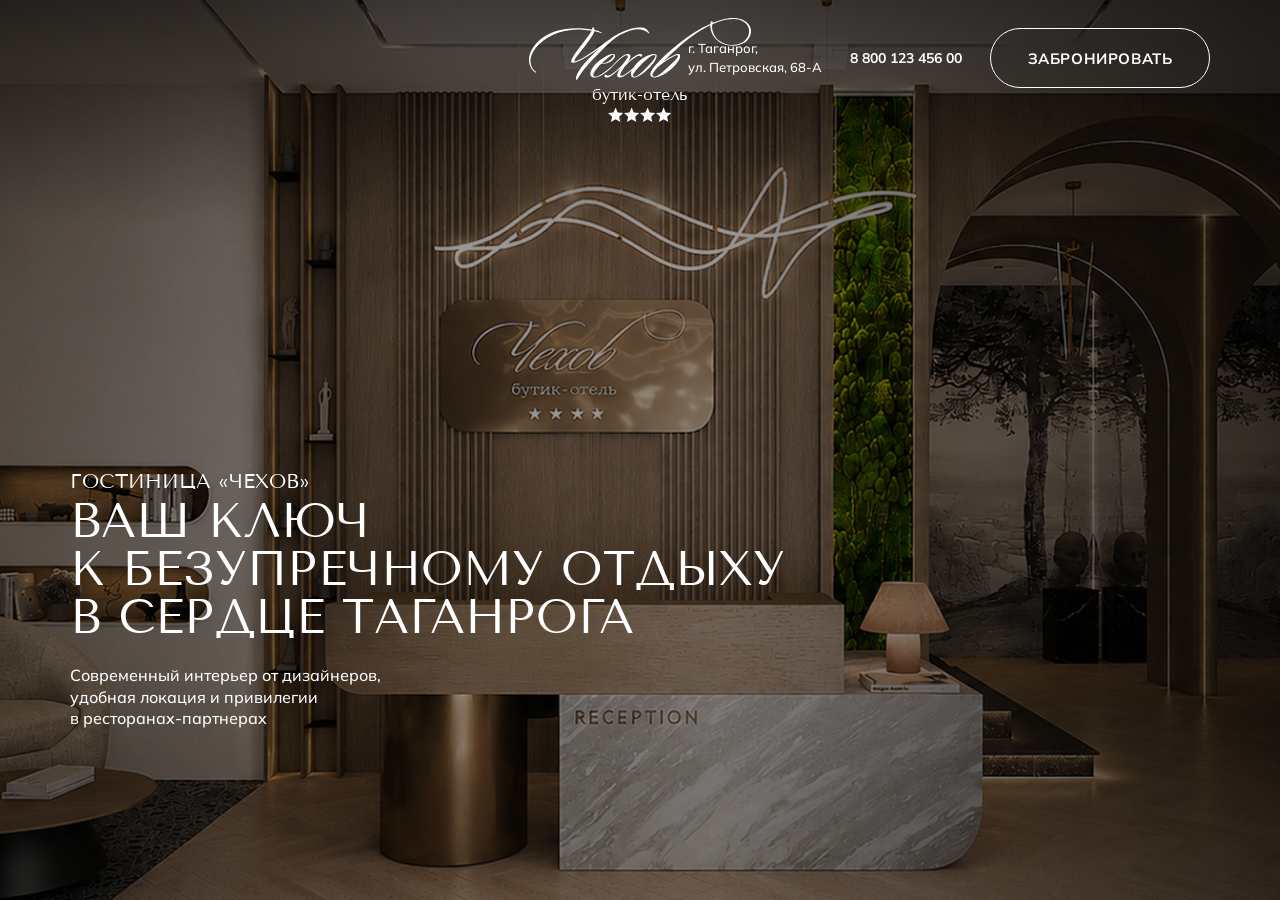
==== index.html @ fcdd6eb4 "init" ====
<!DOCTYPE html>
<html lang="ru">
<head>
  <meta charset="UTF-8">
  <meta name="viewport" content="width=device-width, initial-scale=1.0">
  <title>Бутик-отель «Чехов»</title>
  <link rel="preconnect" href="https://fonts.googleapis.com">
  <link rel="preconnect" href="https://fonts.gstatic.com" crossorigin>
  <link href="https://fonts.googleapis.com/css2?family=Tenor+Sans&family=Mulish:wght@400;500;600;700&display=swap" rel="stylesheet">
  <link rel="stylesheet" href="style.css">
</head>
<body>

  <!-- ===================== HERO ===================== -->
  <section class="hero">

    <!-- Background image + gradient overlays -->
    <div class="hero-bg" aria-hidden="true">
      <img class="hero-bg-img"
        src="img/bg.jpg"
        alt="">
      <div class="hero-overlay overlay-dark"></div>
      <div class="hero-overlay overlay-top"></div>
      <div class="hero-overlay overlay-left"></div>
      <div class="hero-overlay overlay-right"></div>
    </div>

    <!-- Mobile: dark top bar (address + phone) -->
    <div class="mobile-topbar">
      <span class="topbar-address">г. Таганрог,<br>ул. Петровская, 68-А</span>
      <span class="topbar-phone">8 800 123 456 00</span>
    </div>

    <!-- Mobile: ЗАБРОНИРОВАТЬ button under top bar -->
    <div class="mobile-book-wrap">
      <button class="btn-book btn-book-mobile" id="openModalMobile">ЗАБРОНИРОВАТЬ</button>
    </div>

    <!-- Desktop header -->
    <header class="site-header">
      <div class="header-meta">
        <div class="header-address">
          <span>г. Таганрог,</span>
          <span>ул. Петровская, 68-А</span>
        </div>
        <span class="header-phone">8 800 123 456 00</span>
        <button class="btn-book btn-book-desktop" id="openModalDesktop">ЗАБРОНИРОВАТЬ</button>
      </div>
    </header>

    <!-- Logo (both breakpoints, different sizes via CSS) -->
    <div class="logo-block">
      <img class="logo-img"
        src="img/logo.svg"
        alt="Чехов">
      <p class="logo-tagline">бутик-отель</p>
      <div class="logo-stars">
        <img src="img/star.svg" alt="★">
        <img src="img/star.svg" alt="★">
        <img src="img/star.svg" alt="★">
        <img src="img/star.svg" alt="★">
      </div>
    </div>

    <!-- Hero copy (bottom-left on desktop, bottom on mobile) -->
    <div class="hero-content">
      <p class="hero-eyebrow">Гостиница «Чехов»</p>
      <h1 class="hero-title">
        Ваш ключ<br>
        к безупречному отдыху<br>
        <span class="hero-title-last">в сердце Таганрога</span>
      </h1>
      <p class="hero-desc">
        Современный интерьер от дизайнеров,<br>
        удобная локация и привилегии<br>
        в ресторанах-партнерах
      </p>
    </div>
  </section>

  <!-- ===================== BOOKING MODAL ===================== -->
  <div class="booking-modal" id="bookingModal" role="dialog" aria-modal="true" aria-hidden="true">
    <div class="modal-backdrop" id="closeModalBackdrop"></div>
    <div class="modal-panel">
      <button class="modal-close" id="closeModal" aria-label="Закрыть">
        <svg width="18" height="18" viewBox="0 0 18 18" fill="none">
          <line x1="1" y1="1" x2="17" y2="17" stroke="#353536" stroke-width="1.5" stroke-linecap="round"/>
          <line x1="17" y1="1" x2="1" y2="17" stroke="#353536" stroke-width="1.5" stroke-linecap="round"/>
        </svg>
      </button>

      <div class="modal-heading">
        <h2 class="modal-title">бронирование</h2>
        <p class="modal-subtitle">Оставьте заявку и мы свяжемся с Вами в ближайшее время</p>
      </div>

      <form class="booking-form" id="bookingForm" novalidate>

        <div class="form-field">
          <label class="field-label" for="fieldName">ВАШЕ ИМЯ</label>
          <input
            id="fieldName"
            type="text"
            class="field-input"
            placeholder="Введите имя"
            autocomplete="given-name">
        </div>

        <div class="form-field">
          <label class="field-label" for="fieldPhone">ВАШ ТЕЛЕФОН</label>
          <input
            id="fieldPhone"
            type="tel"
            class="field-input"
            placeholder="+7 (___) ___-__-__"
            autocomplete="tel">
        </div>

        <div class="form-field">
          <label class="field-label" for="fieldComment">КОММЕНТАРИЙ</label>
          <textarea
            id="fieldComment"
            class="field-input field-textarea"
            placeholder="Введите сообщение"></textarea>
        </div>

        <div class="form-consent">
          <label class="consent-label">
            <input type="checkbox" class="consent-checkbox" id="consentCheck" checked>
            <span class="consent-box" aria-hidden="true">
              <svg viewBox="0 0 12 10" fill="none">
                <path d="M1 5L4.5 8.5L11 1.5" stroke="white" stroke-width="1.5" stroke-linecap="round" stroke-linejoin="round"/>
              </svg>
            </span>
            <span class="consent-text">
              Я согласен(на) с <a href="#" class="consent-link">Политикой обработки персональных данных</a>
            </span>
          </label>
        </div>

        <button type="submit" class="btn-submit">ЗАБРОНИРОВАТЬ</button>

      </form>
    </div>
  </div>

  <script src="script.js"></script>
</body>
</html>
---- style.css ----
/* ============================================================
   RESET & BASE
   ============================================================ */
*,
*::before,
*::after {
  box-sizing: border-box;
  margin: 0;
  padding: 0;
}

:root {
  --dark: #353536;
  --dark-bar: #212122;
  --label: #78787b;
  --placeholder: #bebec1;
  --consent: #b4b4b7;
  --consent-link: #aaaaad;
  --checkbox-bg: #e3e3e3;
  --border: #d4d4d4;
}

html,
body {
  height: 100%;
  font-family: "Mulish", sans-serif;
  -webkit-font-smoothing: antialiased;
}

a {
  color: inherit;
  text-decoration: none;
}

button {
  cursor: pointer;
  font-family: inherit;
}

input,
textarea {
  font-family: inherit;
}

/* ============================================================
   HERO
   ============================================================ */
.hero {
  position: relative;
  width: 100%;
  height: 100vh;
  height: 100dvh;
  min-height: 590px;
  overflow: hidden;
  color: #fff;
}

/* ---- background ---- */
.hero-bg {
  position: absolute;
  inset: 0;
  z-index: 0;
}

.hero-bg-img {
  position: absolute;
  width: 107.23%;
  height: 114.33%;
  left: -1.87%;
  top: -3.31%;
  object-fit: cover;
  max-width: none;
}

.hero-overlay {
  position: absolute;
  inset: 0;
}

.overlay-dark {
  background: rgba(0, 0, 0, 0.4);
}

.overlay-top {
  background: linear-gradient(
    to bottom,
    rgba(0, 0, 0, 0.5) 0%,
    transparent 25%
  );
}

.overlay-left {
  background: linear-gradient(to left, rgba(0, 0, 0, 0.5) 0%, transparent 44%);
}

.overlay-right {
  background: linear-gradient(
    to right,
    rgba(0, 0, 0, 0.25) 0%,
    transparent 35%
  );
}

/* ============================================================
   MOBILE: TOP BAR + BOOK BUTTON  (hidden on desktop)
   ============================================================ */
.mobile-topbar {
  position: absolute;
  top: 0;
  left: 0;
  right: 0;
  height: 40px;
  background: var(--dark-bar);
  z-index: 20;
  display: flex;
  align-items: center;
  justify-content: space-between;
  padding: 0 15px;
}

.topbar-address {
  font-size: 12px;
  font-weight: 500;
  line-height: 1.1;
  color: #fff;
}

.topbar-phone {
  font-size: 14px;
  font-weight: 700;
  color: #fff;
  text-transform: uppercase;
  white-space: nowrap;
}

.mobile-book-wrap {
  position: absolute;
  top: 50px;
  left: 15px;
  right: 15px;
  z-index: 20;
}

/* ============================================================
   BOOK BUTTON (shared styles)
   ============================================================ */
.btn-book {
  display: inline-flex;
  align-items: center;
  justify-content: center;
  background: transparent;
  backdrop-filter: blur(15px);
  -webkit-backdrop-filter: blur(15px);
  border: 1px solid #fff;
  border-radius: 100px;
  color: #fff;
  font-family: "Mulish", sans-serif;
  font-weight: 700;
  text-transform: uppercase;
  letter-spacing: 0.04em;
  transition: background 0.2s;
}

.btn-book:hover {
  background: rgba(255, 255, 255, 0.15);
}

.btn-book-mobile {
  width: 100%;
  height: 36px;
  font-size: 13px;
}

/* ============================================================
   DESKTOP HEADER  (hidden on mobile)
   ============================================================ */
.site-header {
  display: none;
}

/* ============================================================
   LOGO BLOCK  (shared, positioned differently per breakpoint)
   ============================================================ */
.logo-block {
  position: absolute;
  z-index: 20;
  display: flex;
  flex-direction: column;
  align-items: center;
  left: 50%;
  transform: translateX(-50%);

  /* mobile */
  top: 96px;
}

.logo-img {
  display: block;
  width: 136px;
  height: 38px;
  object-fit: contain;
}

.logo-tagline {
  font-family: "Tenor Sans", serif;
  font-size: 12px;
  font-style: normal;
  color: #fff;
  margin-top: 3px;
  white-space: nowrap;
}

.logo-stars {
  display: flex;
  align-items: center;
  gap: 0;
  margin-top: 3px;
}

.logo-stars img {
  display: block;
  width: 12px;
  height: 12px;
}

/* ============================================================
   HERO CONTENT  (text block)
   ============================================================ */
.hero-content {
  position: absolute;
  z-index: 20;
  color: #fff;

  /* mobile: anchored to bottom */
  left: 15px;
  right: 15px;
  bottom: 5%;
}

.hero-eyebrow {
  font-family: "Tenor Sans", serif;
  font-size: 16px;
  font-style: normal;
  text-transform: uppercase;
  margin-bottom: 10px;
  line-height: 1;
}

.hero-title {
  font-family: "Tenor Sans", serif;
  font-size: clamp(26px, 8.75vw, 28px);
  font-weight: 400;
  font-style: normal;
  text-transform: uppercase;
  line-height: 1.1;
  margin-bottom: 14px;
}

.hero-title-last {
  display: block;
  font-size: clamp(22px, 7.5vw, 24px);
}

.hero-desc {
  font-size: 16px;
  font-weight: 500;
  line-height: 1.35;
  max-width: 290px;
}

/* ============================================================
   DESKTOP BREAKPOINT  (≥ 1024px)
   ============================================================ */
@media (min-width: 1024px) {
  /* hide mobile-only elements */
  .mobile-topbar,
  .mobile-book-wrap {
    display: none;
  }

  /* desktop header */
  .site-header {
    display: flex;
    position: absolute;
    top: 0;
    left: 0;
    right: 0;
    z-index: 20;
    padding: 28px 70px;
    justify-content: flex-end;
    align-items: flex-start;
  }

  .header-meta {
    display: flex;
    align-items: center;
    gap: 28px;
  }

  .header-address {
    display: flex;
    flex-direction: column;
    font-size: 13px;
    font-weight: 500;
    line-height: 1.45;
    color: #fff;
  }

  .header-phone {
    font-size: 14px;
    font-weight: 700;
    color: #fff;
    text-transform: uppercase;
    white-space: nowrap;
  }

  .btn-book-desktop {
    height: 60px;
    width: 220px;
    font-size: 15px;
  }

  /* desktop logo */
  .logo-block {
    top: 18px;
  }

  .logo-img {
    width: 222px;
    height: 62px;
  }

  .logo-tagline {
    font-size: 16px;
    margin-top: 5px;
  }

  .logo-stars img {
    width: 16px;
    height: 16px;
  }

  /* desktop hero content */
  .hero-content {
    top: auto;
    bottom: 170px;
    left: 70px;
    right: auto;
  }

  .hero-eyebrow {
    font-size: 20px;
    margin-bottom: 6px;
  }

  .hero-title {
    font-size: clamp(48px, 3.33vw, 64px);
    line-height: 1;
    margin-bottom: 0;
  }

  .hero-title-last {
    font-size: clamp(48px, 3.33vw, 64px);
    margin-top: 0;
  }

  .hero-desc {
    margin-top: 24px;
    font-size: 16px;
    max-width: 331px;
  }
}

/* ============================================================
   BOOKING MODAL
   ============================================================ */
.booking-modal {
  position: fixed;
  inset: 0;
  z-index: 100;
  display: flex;
  visibility: hidden;
  pointer-events: none;
  transition: visibility 0s linear 0.45s;
}

.booking-modal.is-open {
  visibility: visible;
  pointer-events: all;
  transition-delay: 0s;
}

/* Left: blurred backdrop (desktop only) */
.modal-backdrop {
  flex: 1;
  backdrop-filter: blur(10px);
  -webkit-backdrop-filter: blur(10px);
  background: rgba(0, 0, 0, 0.35);
  cursor: pointer;
  display: none;
  opacity: 0;
  transition: opacity 0.4s ease;
}

.booking-modal.is-open .modal-backdrop {
  opacity: 1;
}

/* Right: white form panel */
.modal-panel {
  position: relative;
  background: #fff;
  overflow-y: auto;
  overscroll-behavior: contain;
  width: 100%;
  padding: 40px 15px 50px;
  display: flex;
  flex-direction: column;
  transform: translateY(32px);
  opacity: 0;
  transition:
    transform 0.42s cubic-bezier(0.25, 0.46, 0.45, 0.94),
    opacity 0.42s ease;
}

.booking-modal.is-open .modal-panel {
  transform: translateY(0);
  opacity: 1;
}

/* Close button */
.modal-close {
  position: absolute;
  top: 10px;
  right: 10px;
  width: 32px;
  height: 32px;
  background: none;
  border: none;
  display: flex;
  align-items: center;
  justify-content: center;
  color: var(--dark);
  transition: opacity 0.2s;
  flex-shrink: 0;
}

.modal-close:hover {
  opacity: 0.6;
}

/* Modal heading */
.modal-heading {
  margin-bottom: 32px;
  padding-right: 40px;
}

.modal-title {
  font-family: "Tenor Sans", serif;
  font-size: 28px;
  font-weight: 400;
  text-transform: uppercase;
  color: var(--dark);
  line-height: 1;
  margin-bottom: 12px;
  white-space: nowrap;
}

.modal-subtitle {
  font-size: 16px;
  font-weight: 500;
  line-height: 1.35;
  color: var(--dark);
  max-width: 290px;
}

/* Form layout */
.booking-form {
  display: flex;
  flex-direction: column;
  gap: 18px;
}

/* Field wrapper — floating label pattern */
.form-field {
  position: relative;
}

.field-label {
  position: absolute;
  top: -9px;
  left: 20px;
  background: #fff;
  padding: 0 6px;
  font-size: 11px;
  font-weight: 600;
  line-height: 1.35;
  color: var(--label);
  letter-spacing: 0.04em;
  pointer-events: none;
  z-index: 1;
  white-space: nowrap;
}

.field-input {
  display: block;
  width: 100%;
  height: 48px;
  border: 1.5px solid var(--border);
  border-radius: 100px;
  padding: 0 28px;
  font-size: 16px;
  font-weight: 500;
  color: var(--dark);
  background: transparent;
  outline: none;
  transition: border-color 0.2s;
  -webkit-appearance: none;
  appearance: none;
}

.field-input::placeholder {
  color: var(--placeholder);
}

.field-input:focus {
  border-color: var(--dark);
}

.field-textarea {
  height: 91px;
  border-radius: 16px;
  padding: 16px 28px;
  resize: none;
  line-height: 1.4;
}

/* Consent row */
.form-consent {
  margin-top: -4px;
}

.consent-label {
  display: flex;
  align-items: flex-start;
  gap: 10px;
  cursor: pointer;
  user-select: none;
}

.consent-checkbox {
  position: absolute;
  opacity: 0;
  width: 0;
  height: 0;
}

.consent-box {
  flex-shrink: 0;
  width: 20px;
  height: 20px;
  background: var(--checkbox-bg);
  border-radius: 4px;
  display: flex;
  align-items: center;
  justify-content: center;
  margin-top: 1px;
  transition: background 0.15s;
}

.consent-box svg {
  width: 12px;
  height: 10px;
  opacity: 0;
  transition: opacity 0.15s;
}

.consent-checkbox:checked ~ .consent-box svg {
  opacity: 1;

  path {
    stroke: var(--dark);
  }
}

.consent-text {
  font-size: 11px;
  font-weight: 500;
  line-height: 1.35;
  color: var(--consent);
}

.consent-link {
  color: var(--consent-link);
  text-decoration: underline;
  text-decoration-skip-ink: none;
}

/* Submit button */
.btn-submit {
  margin-top: 6px;
  width: 100%;
  height: 64px;
  background: var(--dark);
  border: none;
  border-radius: 100px;
  color: #fff;
  font-family: "Tenor Sans", serif;
  font-size: 20px;
  font-weight: 400;
  text-transform: uppercase;
  letter-spacing: 0.02em;
  transition: background 0.2s;
}

.btn-submit:hover {
  background: var(--dark-bar);
}

/* ============================================================
   BOOKING MODAL — DESKTOP OVERRIDES  (≥ 1024px)
   ============================================================ */

@media (min-width: 1424px) {
  .modal-panel {
    width: 50%;
  }
}

@media (min-width: 1024px) {
  .booking-modal.is-open {
    display: flex;
    flex-direction: row;
  }

  .modal-backdrop {
    display: block;
  }

  /* Desktop: panel slides in from the right */
  .modal-panel {
    transform: translateX(40px);
    opacity: 0;
  }

  .booking-modal.is-open .modal-panel {
    transform: translateX(0);
    opacity: 1;
  }

  .modal-panel {
    width: auto;
    min-width: 480px;
    padding: 30px 120px;
    flex-shrink: 0;
    justify-content: center;
  }

  .modal-close {
    top: 40px;
    right: 40px;
    width: 40px;
    height: 40px;
  }

  .modal-close svg {
    width: 20px;
    height: 20px;
  }

  .modal-heading {
    margin-bottom: 48px;
    padding-right: 60px;
  }

  .modal-title {
    font-size: 64px;
    margin-bottom: 18px;
  }

  .modal-subtitle {
    font-size: 18px;
    max-width: 540px;
  }

  .booking-form {
    gap: 24px;
  }

  .field-label {
    font-size: 12px;
    left: 28px;
    top: -10px;
  }

  .field-input {
    height: 76px;
    font-size: 18px;
    padding: 0 40px;
  }

  .field-textarea {
    height: 198px;
    border-radius: 24px;
    padding: 28px 40px;
  }

  .consent-text {
    font-size: 13px;
  }

  .btn-submit {
    height: 90px;
    font-size: 36px;
    margin-top: 10px;
  }
}

@media (max-width: 1024px) {
  .modal-heading {
    padding-right: 0;
  }

  .modal-close {
    width: 16px;
    height: 16px;
  }
}
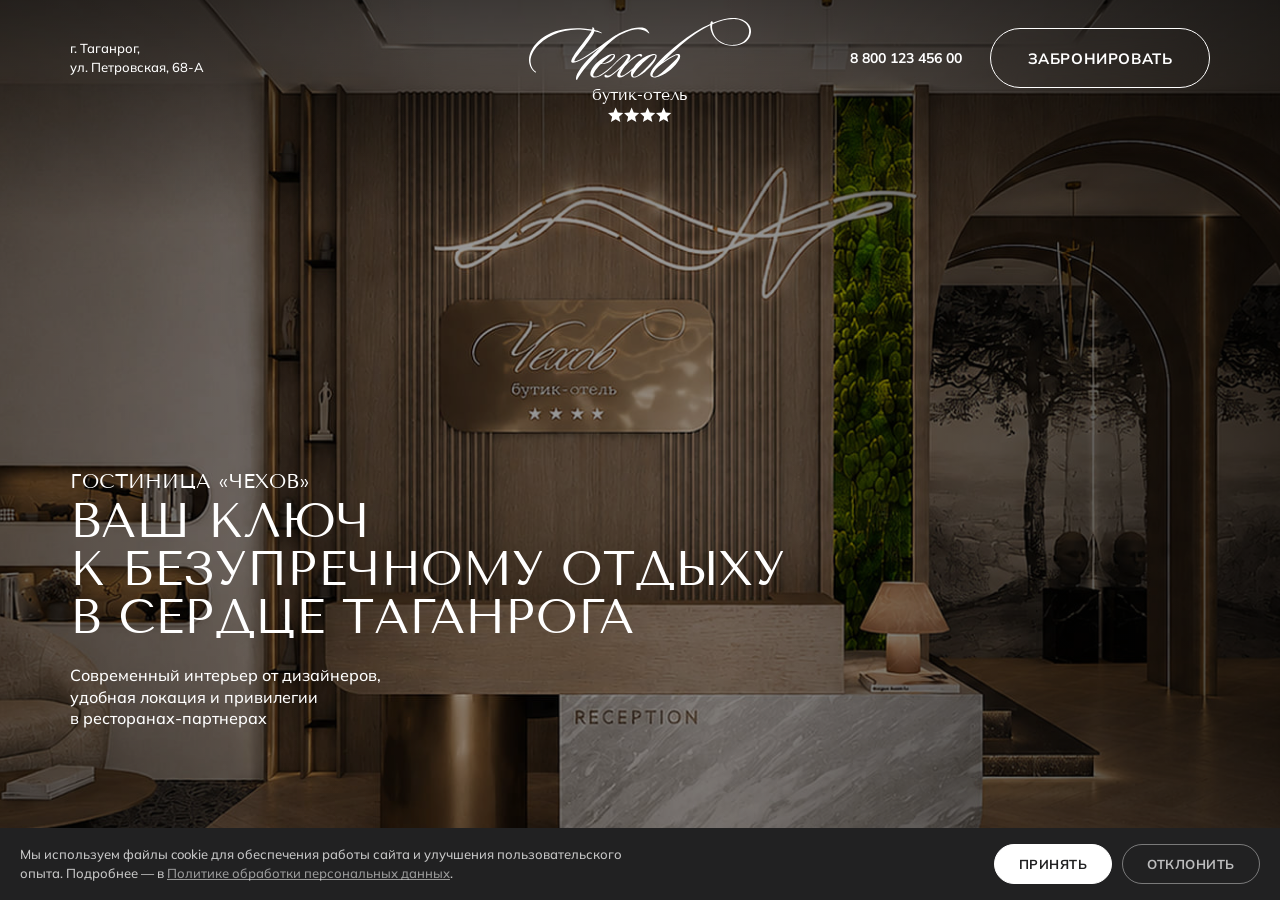
==== commit e87a7392: "feat: cookie banner, privacy policy, 152-FZ compliance   - Add cookie consent banner with accept/dec" ====
--- a/index.html
+++ b/index.html
@@ -7,6 +7,7 @@
   <link rel="preconnect" href="https://fonts.googleapis.com">
   <link rel="preconnect" href="https://fonts.gstatic.com" crossorigin>
   <link href="https://fonts.googleapis.com/css2?family=Tenor+Sans&family=Mulish:wght@400;500;600;700&display=swap" rel="stylesheet">
+  <link rel="icon" href="favicon.ico" type="image/x-icon">
   <link rel="stylesheet" href="style.css">
 </head>
 <body>
@@ -27,8 +28,8 @@
 
     <!-- Mobile: dark top bar (address + phone) -->
     <div class="mobile-topbar">
-      <span class="topbar-address">г. Таганрог,<br>ул. Петровская, 68-А</span>
-      <span class="topbar-phone">8 800 123 456 00</span>
+      <a class="topbar-address" href="https://yandex.ru/maps/?text=г.+Таганрог,+ул.+Петровская,+68-А" target="_blank" rel="noopener">г. Таганрог,<br>ул. Петровская, 68-А</a>
+      <a class="topbar-phone" href="tel:+78001234560">8 800 123 456 00</a>
     </div>
 
     <!-- Mobile: ЗАБРОНИРОВАТЬ button under top bar -->
@@ -39,11 +40,11 @@
     <!-- Desktop header -->
     <header class="site-header">
       <div class="header-meta">
-        <div class="header-address">
+        <a class="header-address" href="https://yandex.ru/maps/?text=г.+Таганрог,+ул.+Петровская,+68-А" target="_blank" rel="noopener">
           <span>г. Таганрог,</span>
           <span>ул. Петровская, 68-А</span>
-        </div>
-        <span class="header-phone">8 800 123 456 00</span>
+        </a>
+        <a class="header-phone" href="tel:+78001234560">8 800 123 456 00</a>
         <button class="btn-book btn-book-desktop" id="openModalDesktop">ЗАБРОНИРОВАТЬ</button>
       </div>
     </header>
@@ -126,14 +127,14 @@
 
         <div class="form-consent">
           <label class="consent-label">
-            <input type="checkbox" class="consent-checkbox" id="consentCheck" checked>
+            <input type="checkbox" class="consent-checkbox" id="consentCheck">
             <span class="consent-box" aria-hidden="true">
               <svg viewBox="0 0 12 10" fill="none">
                 <path d="M1 5L4.5 8.5L11 1.5" stroke="white" stroke-width="1.5" stroke-linecap="round" stroke-linejoin="round"/>
               </svg>
             </span>
             <span class="consent-text">
-              Я согласен(на) с <a href="#" class="consent-link">Политикой обработки персональных данных</a>
+              Я согласен(на) с <a href="privacy.html" target="_blank" class="consent-link">Политикой обработки персональных данных</a>
             </span>
           </label>
         </div>
@@ -144,6 +145,18 @@
     </div>
   </div>
 
+  <!-- ===================== COOKIE BANNER ===================== -->
+  <div class="cookie-banner" id="cookieBanner" role="dialog" aria-label="Уведомление об использовании файлов cookie" aria-hidden="true">
+    <p class="cookie-text">
+      Мы используем файлы cookie для обеспечения работы сайта и улучшения пользовательского опыта.
+      Подробнее — в <a href="privacy.html" target="_blank" class="cookie-link">Политике обработки персональных данных</a>.
+    </p>
+    <div class="cookie-actions">
+      <button class="cookie-btn cookie-btn-accept" id="cookieAccept">Принять</button>
+      <button class="cookie-btn cookie-btn-decline" id="cookieDecline">Отклонить</button>
+    </div>
+  </div>
+
   <script src="script.js"></script>
 </body>
 </html>
--- a/style.css
+++ b/style.css
@@ -30,6 +30,20 @@
 a {
   color: inherit;
   text-decoration: none;
+}
+
+.topbar-address,
+.topbar-phone,
+.header-address,
+.header-phone {
+  transition: opacity 0.2s;
+}
+
+.topbar-address:hover,
+.topbar-phone:hover,
+.header-address:hover,
+.header-phone:hover {
+  opacity: 0.75;
 }
 
 button {
@@ -371,6 +385,32 @@
   }
 }
 
+@media (max-width: 1440px) {
+  .header-meta {
+    width: 100%;
+  }
+
+  .header-address {
+    margin-right: auto;
+  }
+}
+
+@media (max-width: 1240px) {
+  .site-header {
+    padding: 28px 30px;
+  }
+
+  .hero-content {
+    left: 30px;
+  }
+}
+
+@media (max-width: 1024px) {
+  .hero-content {
+    left: 15px;
+  }
+}
+
 /* ============================================================
    BOOKING MODAL
    ============================================================ */
@@ -726,3 +766,98 @@
     height: 16px;
   }
 }
+
+/* ============================================================
+   COOKIE BANNER
+   ============================================================ */
+.cookie-banner {
+  position: fixed;
+  bottom: 0;
+  left: 0;
+  right: 0;
+  z-index: 200;
+  background: var(--dark-bar);
+  color: #fff;
+  display: flex;
+  align-items: center;
+  justify-content: space-between;
+  gap: 16px;
+  padding: 16px 20px;
+  transform: translateY(100%);
+  transition: transform 0.4s cubic-bezier(0.25, 0.46, 0.45, 0.94);
+}
+
+.cookie-banner.is-visible {
+  transform: translateY(0);
+}
+
+.cookie-text {
+  font-size: 13px;
+  font-weight: 500;
+  line-height: 1.45;
+  color: rgba(255, 255, 255, 0.75);
+  max-width: 610px;
+}
+
+.cookie-link {
+  color: rgba(255, 255, 255, 0.55);
+  text-decoration: underline;
+  text-decoration-skip-ink: none;
+}
+
+.cookie-actions {
+  display: flex;
+  gap: 10px;
+  flex-shrink: 0;
+}
+
+.cookie-btn {
+  flex-shrink: 0;
+  height: 40px;
+  padding: 0 24px;
+  border-radius: 100px;
+  font-family: "Mulish", sans-serif;
+  font-size: 13px;
+  font-weight: 700;
+  text-transform: uppercase;
+  letter-spacing: 0.04em;
+  transition: background 0.2s, border-color 0.2s, opacity 0.2s;
+}
+
+.cookie-btn-accept {
+  background: #fff;
+  border: 1px solid #fff;
+  color: var(--dark-bar);
+}
+
+.cookie-btn-accept:hover {
+  background: rgba(255, 255, 255, 0.85);
+}
+
+.cookie-btn-decline {
+  background: transparent;
+  border: 1px solid rgba(255, 255, 255, 0.4);
+  color: rgba(255, 255, 255, 0.7);
+}
+
+.cookie-btn-decline:hover {
+  border-color: rgba(255, 255, 255, 0.7);
+  color: #fff;
+}
+
+@media (max-width: 600px) {
+  .cookie-banner {
+    flex-direction: column;
+    align-items: flex-start;
+    padding: 16px 15px 20px;
+  }
+
+  .cookie-actions {
+    width: 100%;
+  }
+
+  .cookie-btn {
+    flex: 1;
+    height: 44px;
+  }
+}
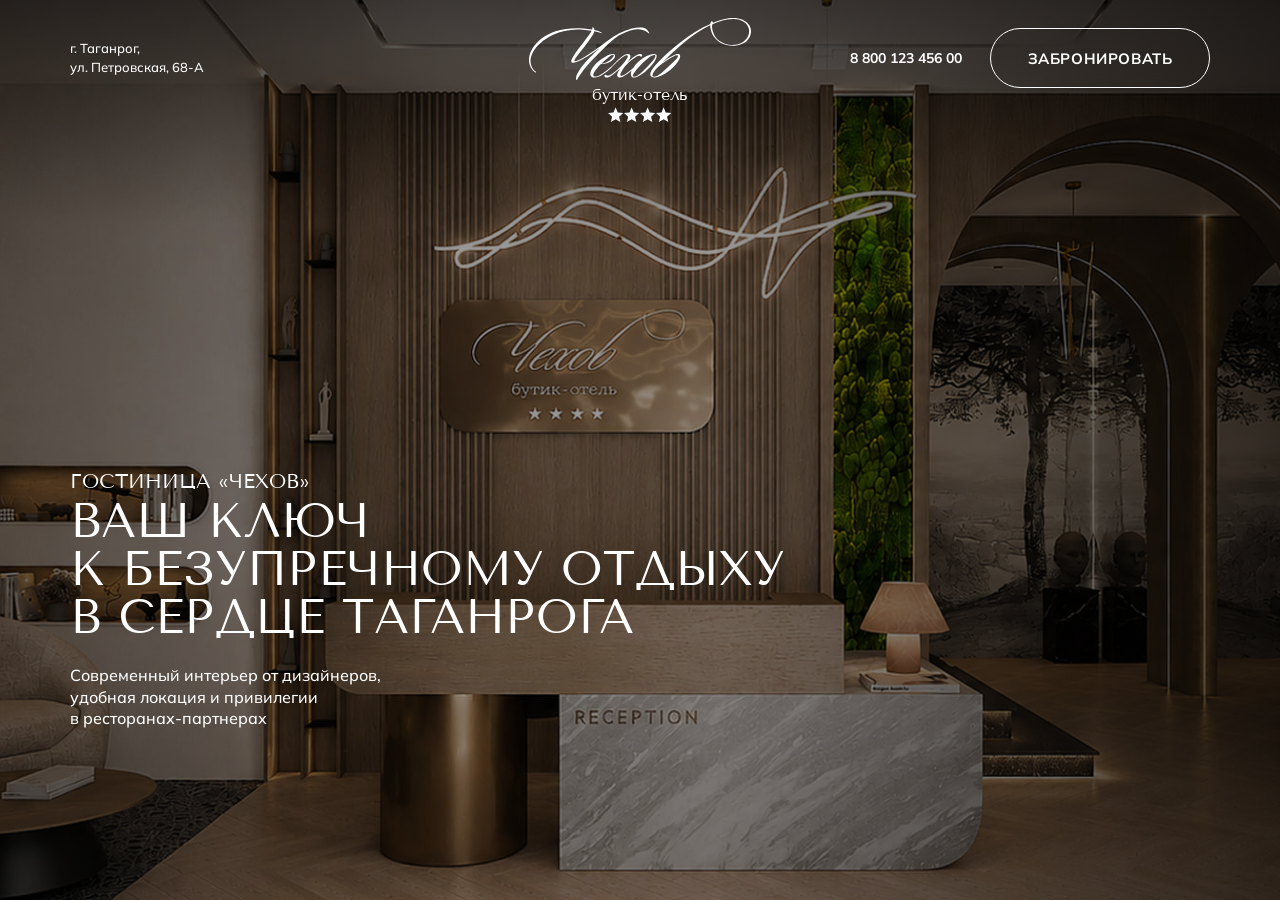
==== commit 95656cd9: "chore: temporarily hide cookie banner pending client approval" ====
--- a/index.html
+++ b/index.html
@@ -1,162 +1,225 @@
-<!DOCTYPE html>
+<!doctype html>
 <html lang="ru">
-<head>
-  <meta charset="UTF-8">
-  <meta name="viewport" content="width=device-width, initial-scale=1.0">
-  <title>Бутик-отель «Чехов»</title>
-  <link rel="preconnect" href="https://fonts.googleapis.com">
-  <link rel="preconnect" href="https://fonts.gstatic.com" crossorigin>
-  <link href="https://fonts.googleapis.com/css2?family=Tenor+Sans&family=Mulish:wght@400;500;600;700&display=swap" rel="stylesheet">
-  <link rel="icon" href="favicon.ico" type="image/x-icon">
-  <link rel="stylesheet" href="style.css">
-</head>
-<body>
-
-  <!-- ===================== HERO ===================== -->
-  <section class="hero">
-
-    <!-- Background image + gradient overlays -->
-    <div class="hero-bg" aria-hidden="true">
-      <img class="hero-bg-img"
-        src="img/bg.jpg"
-        alt="">
-      <div class="hero-overlay overlay-dark"></div>
-      <div class="hero-overlay overlay-top"></div>
-      <div class="hero-overlay overlay-left"></div>
-      <div class="hero-overlay overlay-right"></div>
+  <head>
+    <meta charset="UTF-8" />
+    <meta name="viewport" content="width=device-width, initial-scale=1.0" />
+    <title>Бутик-отель «Чехов»</title>
+    <link rel="preconnect" href="https://fonts.googleapis.com" />
+    <link rel="preconnect" href="https://fonts.gstatic.com" crossorigin />
+    <link
+      href="https://fonts.googleapis.com/css2?family=Tenor+Sans&family=Mulish:wght@400;500;600;700&display=swap"
+      rel="stylesheet"
+    />
+    <link rel="icon" href="favicon.ico" type="image/x-icon" />
+    <link rel="stylesheet" href="style.css?v=5" />
+  </head>
+  <body>
+    <!-- ===================== HERO ===================== -->
+    <section class="hero">
+      <!-- Background image + gradient overlays -->
+      <div class="hero-bg" aria-hidden="true">
+        <img class="hero-bg-img" src="img/bg.jpg" alt="" />
+        <div class="hero-overlay overlay-dark"></div>
+        <div class="hero-overlay overlay-top"></div>
+        <div class="hero-overlay overlay-left"></div>
+        <div class="hero-overlay overlay-right"></div>
+      </div>
+
+      <!-- Mobile: dark top bar (address + phone) -->
+      <div class="mobile-topbar">
+        <a
+          class="topbar-address"
+          href="https://yandex.ru/maps/?text=г.+Таганрог,+ул.+Петровская,+68-А"
+          target="_blank"
+          rel="noopener"
+          >г. Таганрог,<br />ул. Петровская, 68-А</a
+        >
+        <a class="topbar-phone" href="tel:+78001234560">8 800 123 456 00</a>
+      </div>
+
+      <!-- Mobile: ЗАБРОНИРОВАТЬ button under top bar -->
+      <div class="mobile-book-wrap">
+        <button class="btn-book btn-book-mobile" id="openModalMobile">
+          ЗАБРОНИРОВАТЬ
+        </button>
+      </div>
+
+      <!-- Desktop header -->
+      <header class="site-header">
+        <div class="header-meta">
+          <a
+            class="header-address"
+            href="https://yandex.ru/maps/?text=г.+Таганрог,+ул.+Петровская,+68-А"
+            target="_blank"
+            rel="noopener"
+          >
+            <span>г. Таганрог,</span>
+            <span>ул. Петровская, 68-А</span>
+          </a>
+          <a class="header-phone" href="tel:+78001234560">8 800 123 456 00</a>
+          <button class="btn-book btn-book-desktop" id="openModalDesktop">
+            ЗАБРОНИРОВАТЬ
+          </button>
+        </div>
+      </header>
+
+      <!-- Logo (both breakpoints, different sizes via CSS) -->
+      <div class="logo-block">
+        <img class="logo-img" src="img/logo.svg" alt="Чехов" />
+        <p class="logo-tagline">бутик-отель</p>
+        <div class="logo-stars">
+          <img src="img/star.svg" alt="★" />
+          <img src="img/star.svg" alt="★" />
+          <img src="img/star.svg" alt="★" />
+          <img src="img/star.svg" alt="★" />
+        </div>
+      </div>
+
+      <!-- Hero copy (bottom-left on desktop, bottom on mobile) -->
+      <div class="hero-content">
+        <p class="hero-eyebrow">Гостиница «Чехов»</p>
+        <h1 class="hero-title">
+          Ваш ключ<br />
+          к безупречному отдыху<br />
+          <span class="hero-title-last">в сердце Таганрога</span>
+        </h1>
+        <p class="hero-desc">
+          Современный интерьер от дизайнеров,<br />
+          удобная локация и привилегии<br />
+          в ресторанах-партнерах
+        </p>
+      </div>
+    </section>
+
+    <!-- ===================== BOOKING MODAL ===================== -->
+    <div
+      class="booking-modal"
+      id="bookingModal"
+      role="dialog"
+      aria-modal="true"
+      aria-hidden="true"
+    >
+      <div class="modal-backdrop" id="closeModalBackdrop"></div>
+      <div class="modal-panel">
+        <button class="modal-close" id="closeModal" aria-label="Закрыть">
+          <svg width="18" height="18" viewBox="0 0 18 18" fill="none">
+            <line
+              x1="1"
+              y1="1"
+              x2="17"
+              y2="17"
+              stroke="#353536"
+              stroke-width="1.5"
+              stroke-linecap="round"
+            />
+            <line
+              x1="17"
+              y1="1"
+              x2="1"
+              y2="17"
+              stroke="#353536"
+              stroke-width="1.5"
+              stroke-linecap="round"
+            />
+          </svg>
+        </button>
+
+        <div class="modal-heading">
+          <h2 class="modal-title">бронирование</h2>
+          <p class="modal-subtitle">
+            Оставьте заявку и мы свяжемся с Вами в ближайшее время
+          </p>
+        </div>
+
+        <form class="booking-form" id="bookingForm" novalidate>
+          <div class="form-field">
+            <label class="field-label" for="fieldName">ВАШЕ ИМЯ</label>
+            <input
+              id="fieldName"
+              type="text"
+              class="field-input"
+              placeholder="Введите имя"
+              autocomplete="given-name"
+            />
+          </div>
+
+          <div class="form-field">
+            <label class="field-label" for="fieldPhone">ВАШ ТЕЛЕФОН</label>
+            <input
+              id="fieldPhone"
+              type="tel"
+              class="field-input"
+              placeholder="+7 (___) ___-__-__"
+              autocomplete="tel"
+            />
+          </div>
+
+          <div class="form-field">
+            <label class="field-label" for="fieldComment">КОММЕНТАРИЙ</label>
+            <textarea
+              id="fieldComment"
+              class="field-input field-textarea"
+              placeholder="Введите сообщение"
+            ></textarea>
+          </div>
+
+          <div class="form-consent">
+            <label class="consent-label">
+              <input
+                type="checkbox"
+                class="consent-checkbox"
+                id="consentCheck"
+              />
+              <span class="consent-box" aria-hidden="true">
+                <svg viewBox="0 0 12 10" fill="none">
+                  <path
+                    d="M1 5L4.5 8.5L11 1.5"
+                    stroke="white"
+                    stroke-width="1.5"
+                    stroke-linecap="round"
+                    stroke-linejoin="round"
+                  />
+                </svg>
+              </span>
+              <span class="consent-text">
+                Я согласен(на) с
+                <a href="privacy.html" target="_blank" class="consent-link"
+                  >Политикой обработки персональных данных</a
+                >
+              </span>
+            </label>
+          </div>
+
+          <button type="submit" class="btn-submit">ЗАБРОНИРОВАТЬ</button>
+        </form>
+      </div>
     </div>
 
-    <!-- Mobile: dark top bar (address + phone) -->
-    <div class="mobile-topbar">
-      <a class="topbar-address" href="https://yandex.ru/maps/?text=г.+Таганрог,+ул.+Петровская,+68-А" target="_blank" rel="noopener">г. Таганрог,<br>ул. Петровская, 68-А</a>
-      <a class="topbar-phone" href="tel:+78001234560">8 800 123 456 00</a>
+    <!-- ===================== COOKIE BANNER ===================== -->
+    <div
+      class="cookie-banner"
+      id="cookieBanner"
+      role="dialog"
+      aria-label="Уведомление об использовании файлов cookie"
+      aria-hidden="true"
+    >
+      <p class="cookie-text">
+        Мы используем файлы cookie для обеспечения работы сайта и улучшения
+        пользовательского опыта. Подробнее — в
+        <a href="privacy.html" target="_blank" class="cookie-link"
+          >Политике обработки персональных данных</a
+        >.
+      </p>
+      <div class="cookie-actions">
+        <button class="cookie-btn cookie-btn-accept" id="cookieAccept">
+          Принять
+        </button>
+        <button class="cookie-btn cookie-btn-decline" id="cookieDecline">
+          Отклонить
+        </button>
+      </div>
     </div>
 
-    <!-- Mobile: ЗАБРОНИРОВАТЬ button under top bar -->
-    <div class="mobile-book-wrap">
-      <button class="btn-book btn-book-mobile" id="openModalMobile">ЗАБРОНИРОВАТЬ</button>
-    </div>
-
-    <!-- Desktop header -->
-    <header class="site-header">
-      <div class="header-meta">
-        <a class="header-address" href="https://yandex.ru/maps/?text=г.+Таганрог,+ул.+Петровская,+68-А" target="_blank" rel="noopener">
-          <span>г. Таганрог,</span>
-          <span>ул. Петровская, 68-А</span>
-        </a>
-        <a class="header-phone" href="tel:+78001234560">8 800 123 456 00</a>
-        <button class="btn-book btn-book-desktop" id="openModalDesktop">ЗАБРОНИРОВАТЬ</button>
-      </div>
-    </header>
-
-    <!-- Logo (both breakpoints, different sizes via CSS) -->
-    <div class="logo-block">
-      <img class="logo-img"
-        src="img/logo.svg"
-        alt="Чехов">
-      <p class="logo-tagline">бутик-отель</p>
-      <div class="logo-stars">
-        <img src="img/star.svg" alt="★">
-        <img src="img/star.svg" alt="★">
-        <img src="img/star.svg" alt="★">
-        <img src="img/star.svg" alt="★">
-      </div>
-    </div>
-
-    <!-- Hero copy (bottom-left on desktop, bottom on mobile) -->
-    <div class="hero-content">
-      <p class="hero-eyebrow">Гостиница «Чехов»</p>
-      <h1 class="hero-title">
-        Ваш ключ<br>
-        к безупречному отдыху<br>
-        <span class="hero-title-last">в сердце Таганрога</span>
-      </h1>
-      <p class="hero-desc">
-        Современный интерьер от дизайнеров,<br>
-        удобная локация и привилегии<br>
-        в ресторанах-партнерах
-      </p>
-    </div>
-  </section>
-
-  <!-- ===================== BOOKING MODAL ===================== -->
-  <div class="booking-modal" id="bookingModal" role="dialog" aria-modal="true" aria-hidden="true">
-    <div class="modal-backdrop" id="closeModalBackdrop"></div>
-    <div class="modal-panel">
-      <button class="modal-close" id="closeModal" aria-label="Закрыть">
-        <svg width="18" height="18" viewBox="0 0 18 18" fill="none">
-          <line x1="1" y1="1" x2="17" y2="17" stroke="#353536" stroke-width="1.5" stroke-linecap="round"/>
-          <line x1="17" y1="1" x2="1" y2="17" stroke="#353536" stroke-width="1.5" stroke-linecap="round"/>
-        </svg>
-      </button>
-
-      <div class="modal-heading">
-        <h2 class="modal-title">бронирование</h2>
-        <p class="modal-subtitle">Оставьте заявку и мы свяжемся с Вами в ближайшее время</p>
-      </div>
-
-      <form class="booking-form" id="bookingForm" novalidate>
-
-        <div class="form-field">
-          <label class="field-label" for="fieldName">ВАШЕ ИМЯ</label>
-          <input
-            id="fieldName"
-            type="text"
-            class="field-input"
-            placeholder="Введите имя"
-            autocomplete="given-name">
-        </div>
-
-        <div class="form-field">
-          <label class="field-label" for="fieldPhone">ВАШ ТЕЛЕФОН</label>
-          <input
-            id="fieldPhone"
-            type="tel"
-            class="field-input"
-            placeholder="+7 (___) ___-__-__"
-            autocomplete="tel">
-        </div>
-
-        <div class="form-field">
-          <label class="field-label" for="fieldComment">КОММЕНТАРИЙ</label>
-          <textarea
-            id="fieldComment"
-            class="field-input field-textarea"
-            placeholder="Введите сообщение"></textarea>
-        </div>
-
-        <div class="form-consent">
-          <label class="consent-label">
-            <input type="checkbox" class="consent-checkbox" id="consentCheck">
-            <span class="consent-box" aria-hidden="true">
-              <svg viewBox="0 0 12 10" fill="none">
-                <path d="M1 5L4.5 8.5L11 1.5" stroke="white" stroke-width="1.5" stroke-linecap="round" stroke-linejoin="round"/>
-              </svg>
-            </span>
-            <span class="consent-text">
-              Я согласен(на) с <a href="privacy.html" target="_blank" class="consent-link">Политикой обработки персональных данных</a>
-            </span>
-          </label>
-        </div>
-
-        <button type="submit" class="btn-submit">ЗАБРОНИРОВАТЬ</button>
-
-      </form>
-    </div>
-  </div>
-
-  <!-- ===================== COOKIE BANNER ===================== -->
-  <div class="cookie-banner" id="cookieBanner" role="dialog" aria-label="Уведомление об использовании файлов cookie" aria-hidden="true">
-    <p class="cookie-text">
-      Мы используем файлы cookie для обеспечения работы сайта и улучшения пользовательского опыта.
-      Подробнее — в <a href="privacy.html" target="_blank" class="cookie-link">Политике обработки персональных данных</a>.
-    </p>
-    <div class="cookie-actions">
-      <button class="cookie-btn cookie-btn-accept" id="cookieAccept">Принять</button>
-      <button class="cookie-btn cookie-btn-decline" id="cookieDecline">Отклонить</button>
-    </div>
-  </div>
-
-  <script src="script.js"></script>
-</body>
+    <script src="script.js"></script>
+  </body>
 </html>
--- a/style.css
+++ b/style.css
@@ -279,7 +279,7 @@
   font-size: 16px;
   font-weight: 500;
   line-height: 1.35;
-  max-width: 290px;
+  max-width: 250px;
 }
 
 /* ============================================================
@@ -408,6 +408,12 @@
 @media (max-width: 1024px) {
   .hero-content {
     left: 15px;
+  }
+
+  .hero-desc {
+    br {
+      display: none;
+    }
   }
 }
 
@@ -770,7 +776,12 @@
 /* ============================================================
    COOKIE BANNER
    ============================================================ */
+
+/* TODO: раскомментировать когда согласуют с заказчиком */
+/* .cookie-banner { display: none !important; } */
+
 .cookie-banner {
+  display: none !important; /* временно скрыто */
   position: fixed;
   bottom: 0;
   left: 0;
@@ -821,7 +832,10 @@
   font-weight: 700;
   text-transform: uppercase;
   letter-spacing: 0.04em;
-  transition: background 0.2s, border-color 0.2s, opacity 0.2s;
+  transition:
+    background 0.2s,
+    border-color 0.2s,
+    opacity 0.2s;
 }
 
 .cookie-btn-accept {
